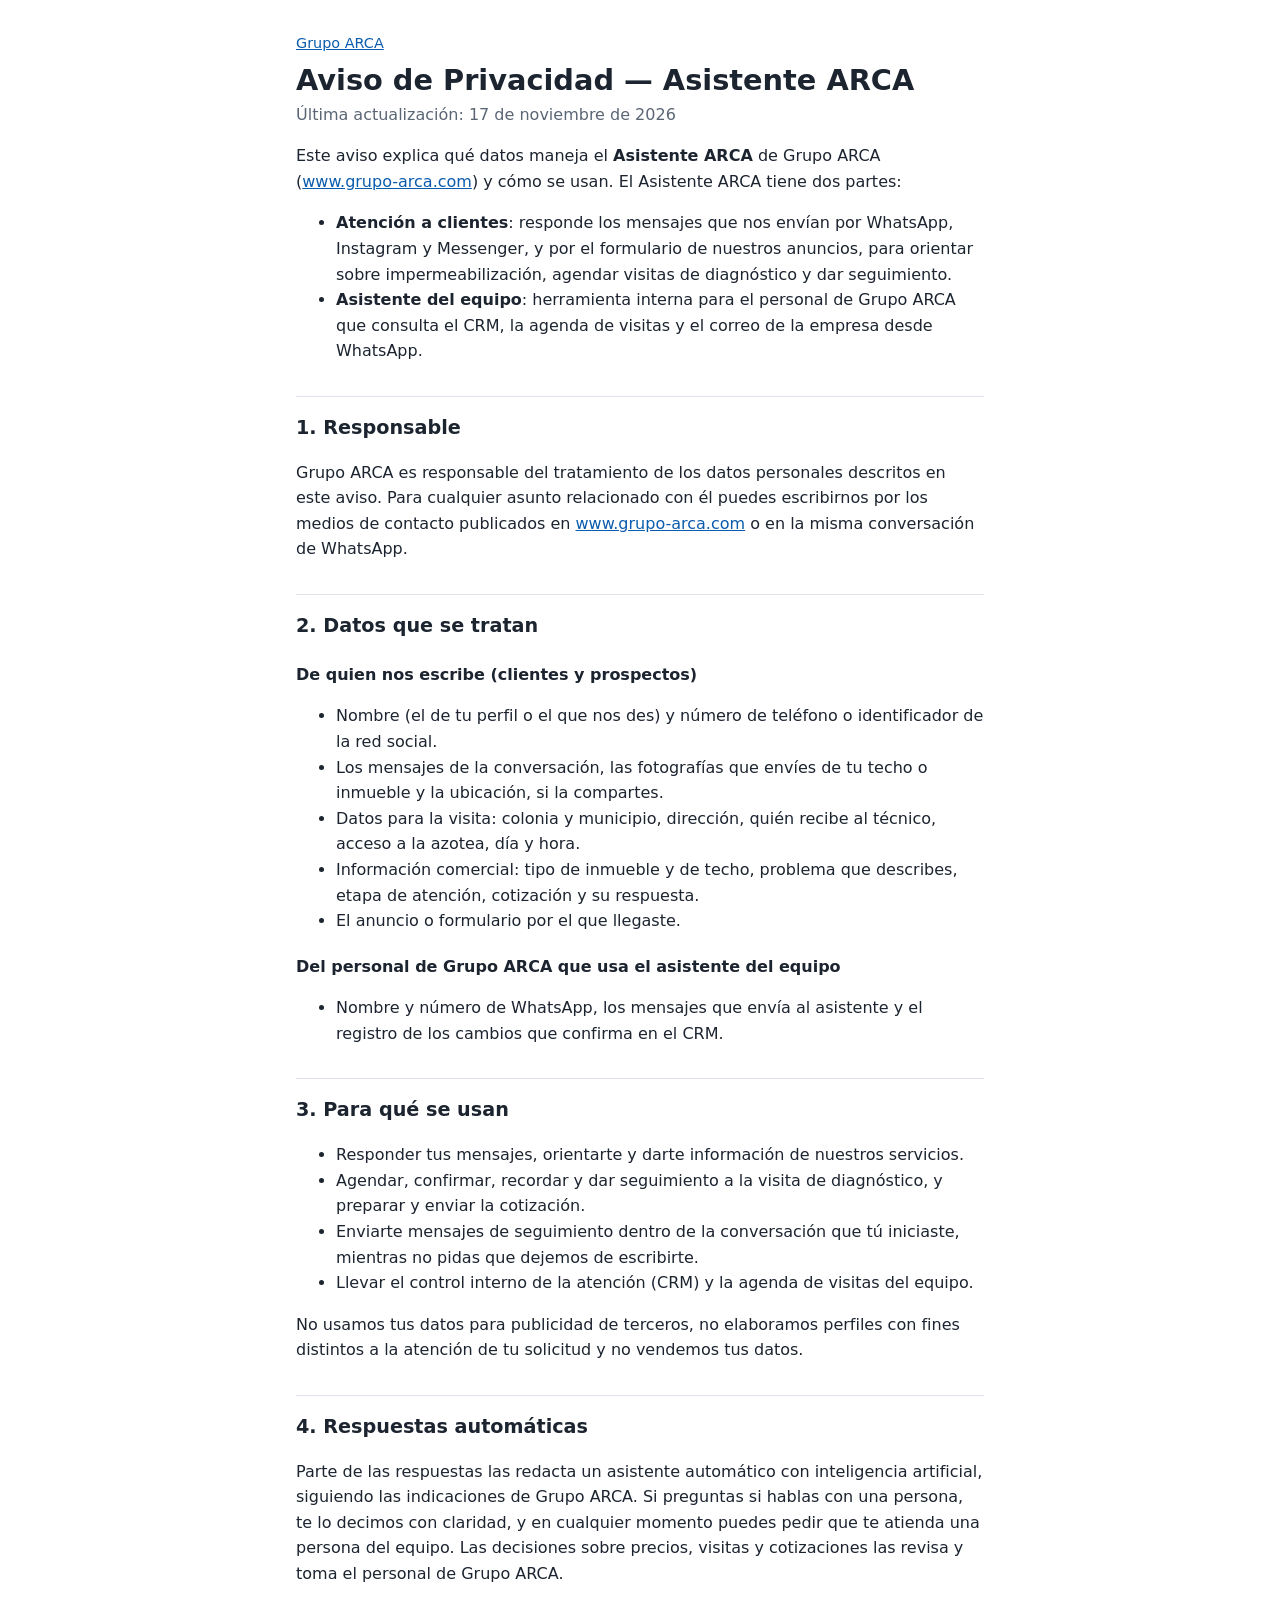
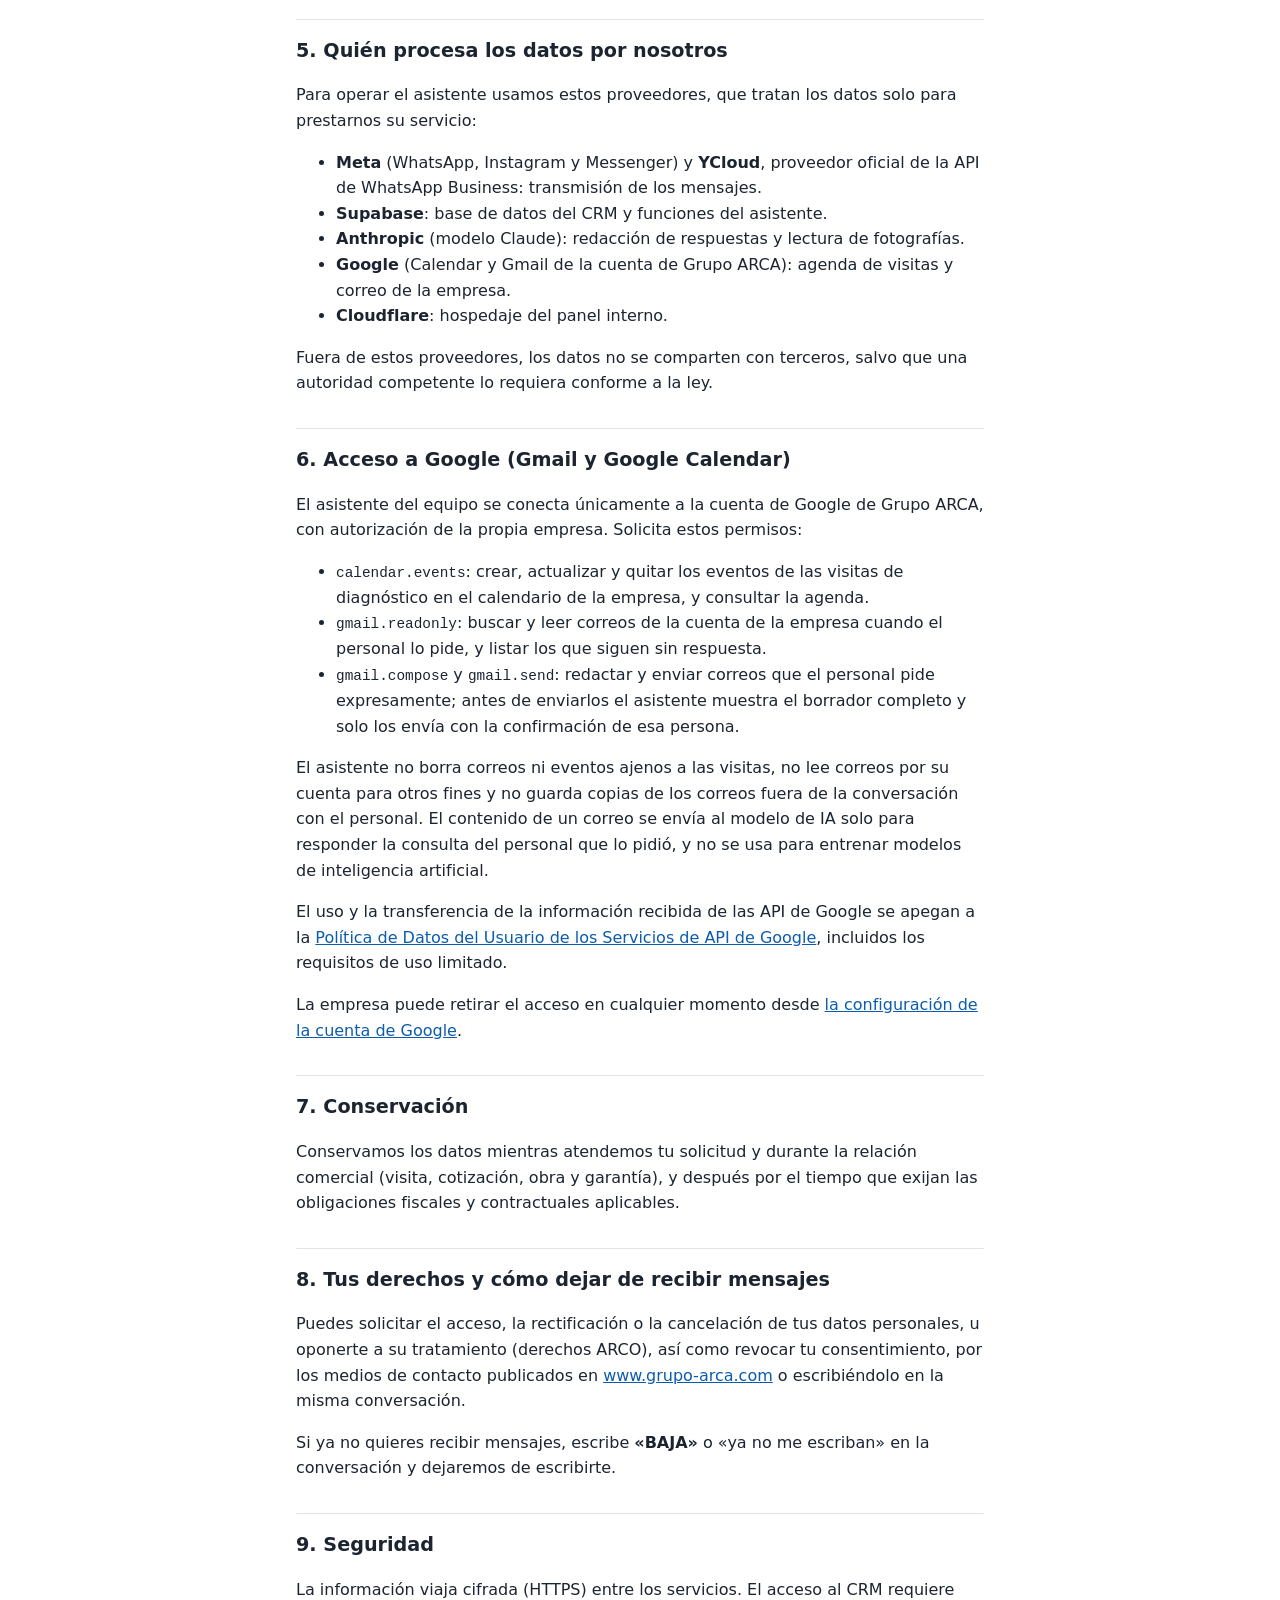
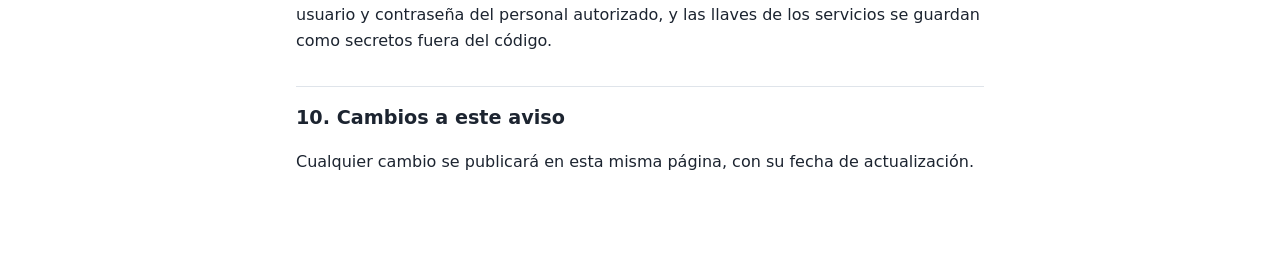
==== asistente.html @ 7c03eb57 "docs(legal): aviso de privacidad del Asistente ARCA (WhatsApp, CRM, Gmail y Google Calendar) Co-Auth" ====
<!doctype html>
<html lang="es-MX">
<head>
<meta charset="utf-8">
<meta name="viewport" content="width=device-width, initial-scale=1">
<title>Aviso de Privacidad — Asistente ARCA</title>
<meta name="description" content="Aviso de privacidad del Asistente ARCA: atención por WhatsApp, Instagram y Messenger, CRM de Grupo ARCA y acceso a Gmail y Google Calendar de la empresa.">
<link rel="stylesheet" href="estilo.css">
</head>
<body>
<main>
<p class="marca"><a href="./">Grupo ARCA</a></p>
<h1>Aviso de Privacidad — Asistente ARCA</h1>
<p class="fecha">Última actualización: 17 de noviembre de 2026</p>

<p>Este aviso explica qué datos maneja el <strong>Asistente ARCA</strong> de Grupo ARCA
(<a href="https://www.grupo-arca.com">www.grupo-arca.com</a>) y cómo se usan. El Asistente ARCA tiene dos partes:</p>
<ul>
  <li><strong>Atención a clientes</strong>: responde los mensajes que nos envían por WhatsApp, Instagram y
  Messenger, y por el formulario de nuestros anuncios, para orientar sobre impermeabilización, agendar visitas de
  diagnóstico y dar seguimiento.</li>
  <li><strong>Asistente del equipo</strong>: herramienta interna para el personal de Grupo ARCA que consulta el CRM,
  la agenda de visitas y el correo de la empresa desde WhatsApp.</li>
</ul>

<h2>1. Responsable</h2>
<p>Grupo ARCA es responsable del tratamiento de los datos personales descritos en este aviso. Para cualquier
asunto relacionado con él puedes escribirnos por los medios de contacto publicados en
<a href="https://www.grupo-arca.com">www.grupo-arca.com</a> o en la misma conversación de WhatsApp.</p>

<h2>2. Datos que se tratan</h2>
<h3>De quien nos escribe (clientes y prospectos)</h3>
<ul>
  <li>Nombre (el de tu perfil o el que nos des) y número de teléfono o identificador de la red social.</li>
  <li>Los mensajes de la conversación, las fotografías que envíes de tu techo o inmueble y la ubicación, si la compartes.</li>
  <li>Datos para la visita: colonia y municipio, dirección, quién recibe al técnico, acceso a la azotea, día y hora.</li>
  <li>Información comercial: tipo de inmueble y de techo, problema que describes, etapa de atención, cotización y su respuesta.</li>
  <li>El anuncio o formulario por el que llegaste.</li>
</ul>
<h3>Del personal de Grupo ARCA que usa el asistente del equipo</h3>
<ul>
  <li>Nombre y número de WhatsApp, los mensajes que envía al asistente y el registro de los cambios que confirma en el CRM.</li>
</ul>

<h2>3. Para qué se usan</h2>
<ul>
  <li>Responder tus mensajes, orientarte y darte información de nuestros servicios.</li>
  <li>Agendar, confirmar, recordar y dar seguimiento a la visita de diagnóstico, y preparar y enviar la cotización.</li>
  <li>Enviarte mensajes de seguimiento dentro de la conversación que tú iniciaste, mientras no pidas que dejemos de escribirte.</li>
  <li>Llevar el control interno de la atención (CRM) y la agenda de visitas del equipo.</li>
</ul>
<p>No usamos tus datos para publicidad de terceros, no elaboramos perfiles con fines distintos a la atención de tu
solicitud y no vendemos tus datos.</p>

<h2>4. Respuestas automáticas</h2>
<p>Parte de las respuestas las redacta un asistente automático con inteligencia artificial, siguiendo las indicaciones
de Grupo ARCA. Si preguntas si hablas con una persona, te lo decimos con claridad, y en cualquier momento puedes pedir
que te atienda una persona del equipo. Las decisiones sobre precios, visitas y cotizaciones las revisa y toma el
personal de Grupo ARCA.</p>

<h2>5. Quién procesa los datos por nosotros</h2>
<p>Para operar el asistente usamos estos proveedores, que tratan los datos solo para prestarnos su servicio:</p>
<ul>
  <li><strong>Meta</strong> (WhatsApp, Instagram y Messenger) y <strong>YCloud</strong>, proveedor oficial de la API de WhatsApp Business: transmisión de los mensajes.</li>
  <li><strong>Supabase</strong>: base de datos del CRM y funciones del asistente.</li>
  <li><strong>Anthropic</strong> (modelo Claude): redacción de respuestas y lectura de fotografías.</li>
  <li><strong>Google</strong> (Calendar y Gmail de la cuenta de Grupo ARCA): agenda de visitas y correo de la empresa.</li>
  <li><strong>Cloudflare</strong>: hospedaje del panel interno.</li>
</ul>
<p>Fuera de estos proveedores, los datos no se comparten con terceros, salvo que una autoridad competente lo requiera
conforme a la ley.</p>

<h2>6. Acceso a Google (Gmail y Google Calendar)</h2>
<p>El asistente del equipo se conecta únicamente a la cuenta de Google de Grupo ARCA, con autorización de la propia
empresa. Solicita estos permisos:</p>
<ul>
  <li><code>calendar.events</code>: crear, actualizar y quitar los eventos de las visitas de diagnóstico en el calendario
  de la empresa, y consultar la agenda.</li>
  <li><code>gmail.readonly</code>: buscar y leer correos de la cuenta de la empresa cuando el personal lo pide, y listar
  los que siguen sin respuesta.</li>
  <li><code>gmail.compose</code> y <code>gmail.send</code>: redactar y enviar correos que el personal pide expresamente;
  antes de enviarlos el asistente muestra el borrador completo y solo los envía con la confirmación de esa persona.</li>
</ul>
<p>El asistente no borra correos ni eventos ajenos a las visitas, no lee correos por su cuenta para otros fines y no
guarda copias de los correos fuera de la conversación con el personal. El contenido de un correo se envía al modelo de
IA solo para responder la consulta del personal que lo pidió, y no se usa para entrenar modelos de inteligencia
artificial.</p>
<p>El uso y la transferencia de la información recibida de las API de Google se apegan a la
<a href="https://developers.google.com/terms/api-services-user-data-policy">Política de Datos del Usuario de los
Servicios de API de Google</a>, incluidos los requisitos de uso limitado.</p>
<p>La empresa puede retirar el acceso en cualquier momento desde
<a href="https://myaccount.google.com/permissions">la configuración de la cuenta de Google</a>.</p>

<h2>7. Conservación</h2>
<p>Conservamos los datos mientras atendemos tu solicitud y durante la relación comercial (visita, cotización, obra y
garantía), y después por el tiempo que exijan las obligaciones fiscales y contractuales aplicables.</p>

<h2>8. Tus derechos y cómo dejar de recibir mensajes</h2>
<p>Puedes solicitar el acceso, la rectificación o la cancelación de tus datos personales, u oponerte a su tratamiento
(derechos ARCO), así como revocar tu consentimiento, por los medios de contacto publicados en
<a href="https://www.grupo-arca.com">www.grupo-arca.com</a> o escribiéndolo en la misma conversación.</p>
<p>Si ya no quieres recibir mensajes, escribe <strong>«BAJA»</strong> o «ya no me escriban» en la conversación y dejaremos
de escribirte.</p>

<h2>9. Seguridad</h2>
<p>La información viaja cifrada (HTTPS) entre los servicios. El acceso al CRM requiere usuario y contraseña del personal
autorizado, y las llaves de los servicios se guardan como secretos fuera del código.</p>

<h2>10. Cambios a este aviso</h2>
<p>Cualquier cambio se publicará en esta misma página, con su fecha de actualización.</p>
</main>
</body>
</html>
---- estilo.css ----
:root { --fondo: #ffffff; --texto: #1c2430; --suave: #5b6675; --linea: #dfe4ea; --enlace: #0b5cad; }
@media (prefers-color-scheme: dark) {
  :root { --fondo: #12161c; --texto: #e6eaf0; --suave: #9aa5b4; --linea: #2a323d; --enlace: #7db7f5; }
}
* { box-sizing: border-box; }
body { margin: 0; background: var(--fondo); color: var(--texto);
  font: 16px/1.6 system-ui, -apple-system, "Segoe UI", Roboto, sans-serif; }
main { max-width: 720px; margin: 0 auto; padding: 32px 16px 64px; }
h1 { font-size: 1.8rem; line-height: 1.2; margin: 8px 0 4px; }
h2 { font-size: 1.2rem; margin: 32px 0 8px; padding-top: 16px; border-top: 1px solid var(--linea); }
h3 { font-size: 1rem; margin: 20px 0 4px; }
a { color: var(--enlace); }
.marca { margin: 0; font-size: .9rem; }
.fecha { color: var(--suave); margin-top: 0; }
code { font-size: .9em; }
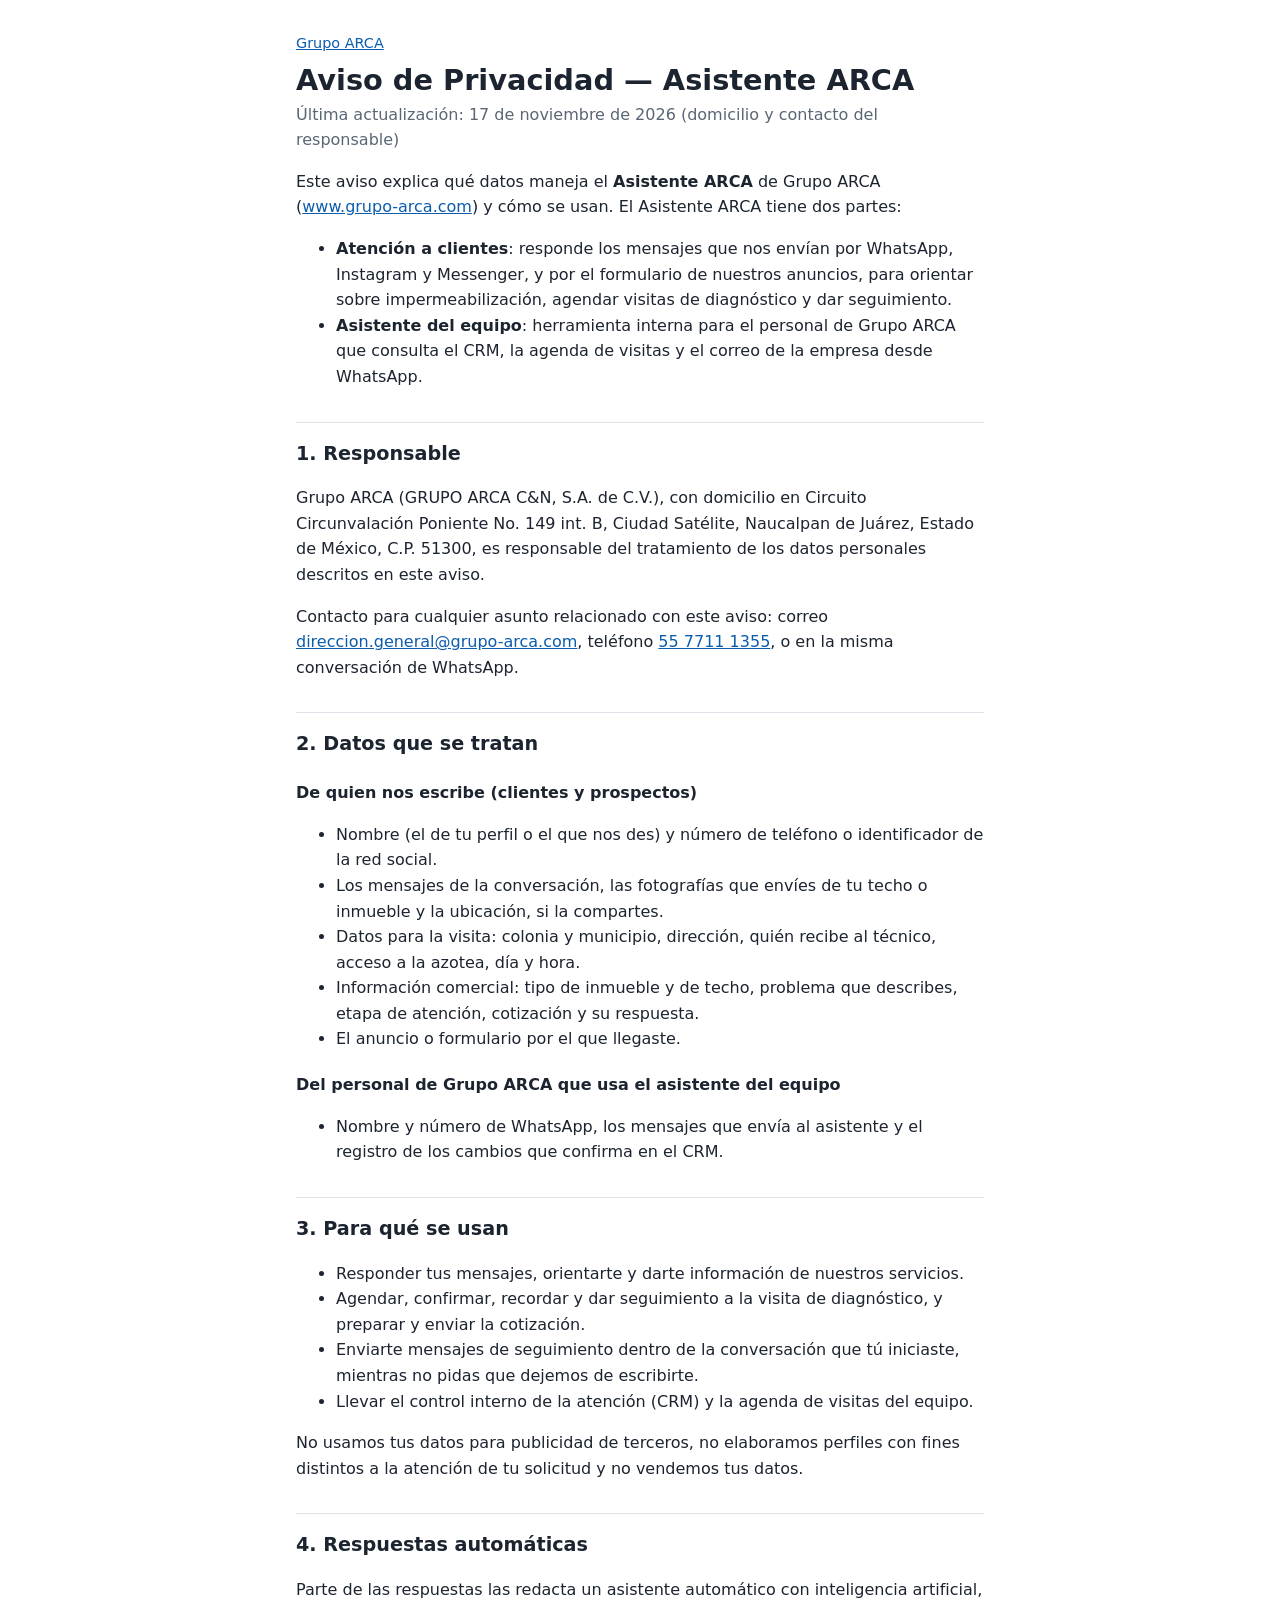
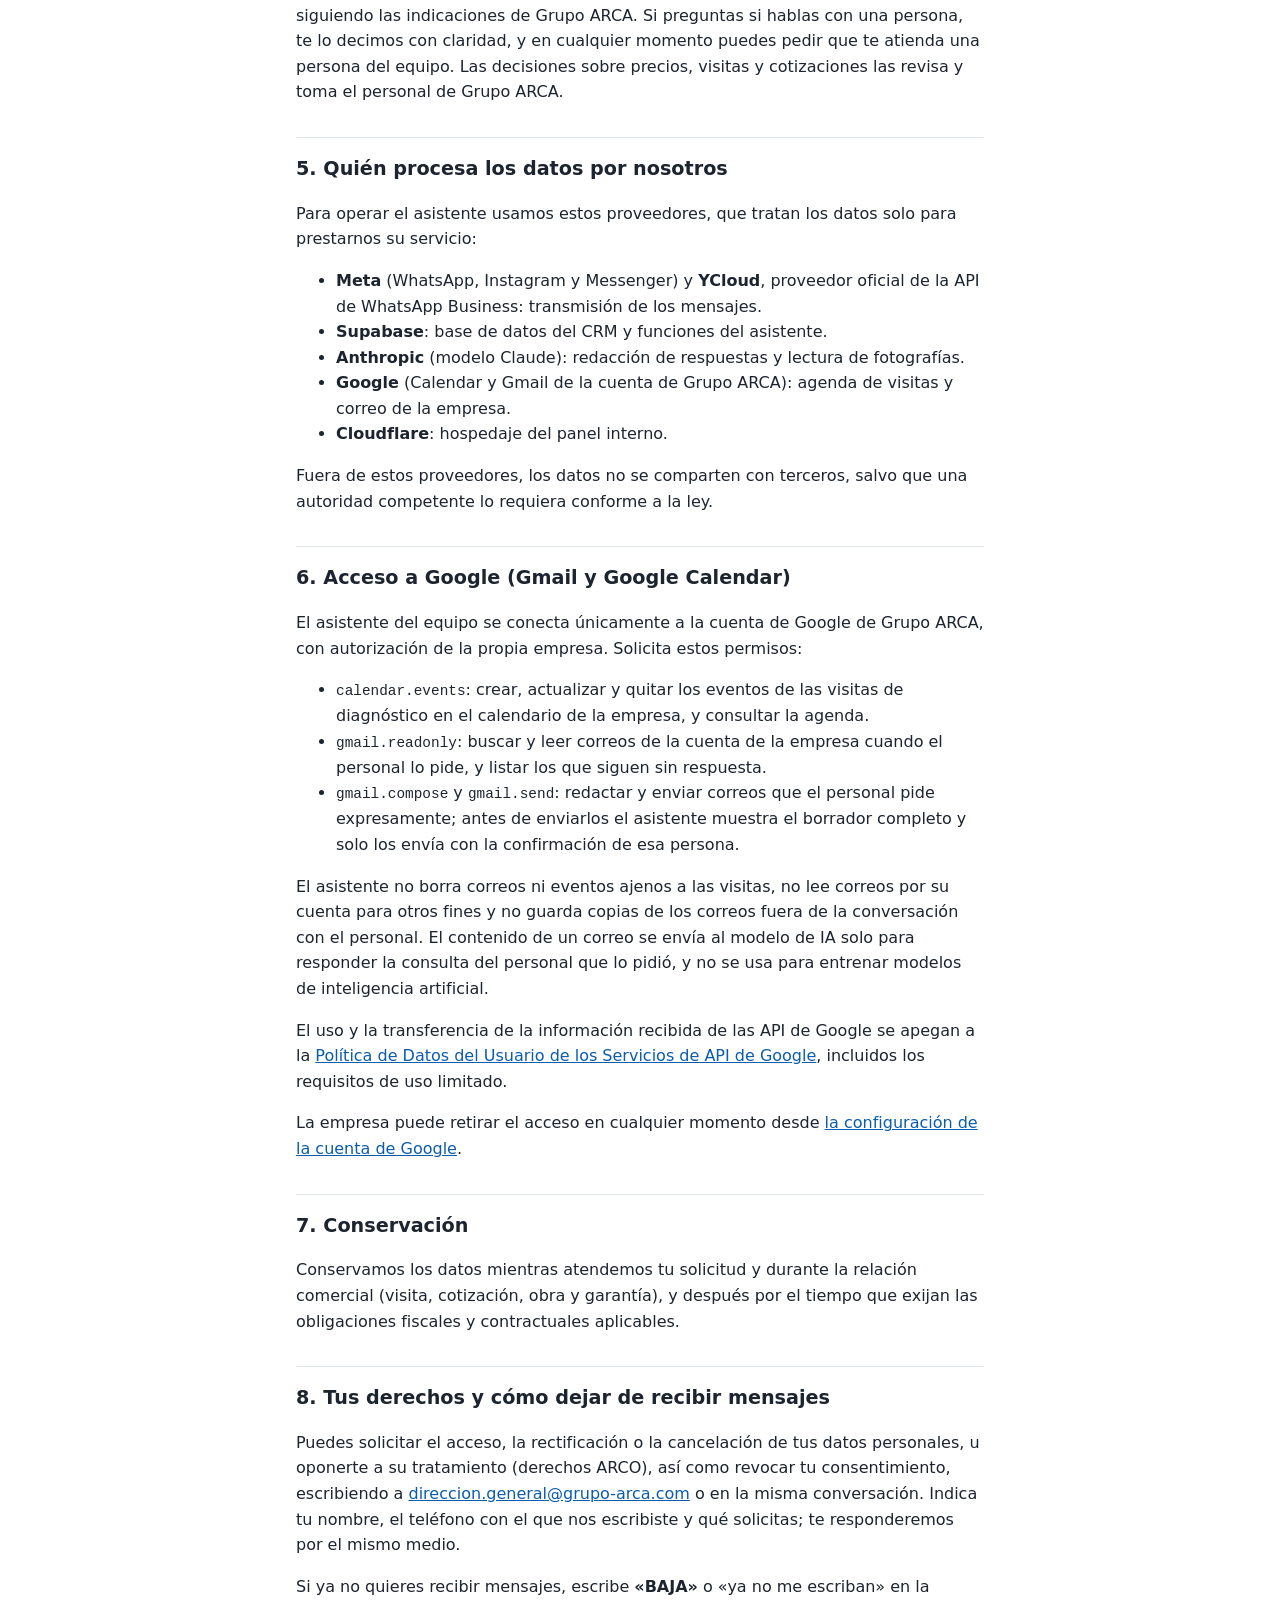
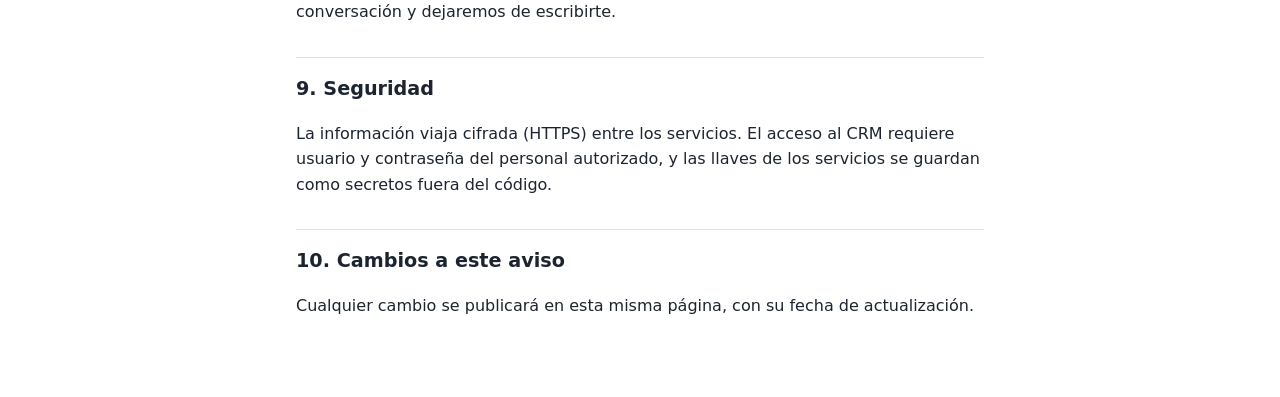
==== commit 8391c187: "docs(legal): domicilio y contacto del responsable en el aviso del Asistente ARCA Co-Authored-By: Cla" ====
--- a/asistente.html
+++ b/asistente.html
@@ -11,7 +11,7 @@
 <main>
 <p class="marca"><a href="./">Grupo ARCA</a></p>
 <h1>Aviso de Privacidad — Asistente ARCA</h1>
-<p class="fecha">Última actualización: 17 de noviembre de 2026</p>
+<p class="fecha">Última actualización: 17 de noviembre de 2026 (domicilio y contacto del responsable)</p>
 
 <p>Este aviso explica qué datos maneja el <strong>Asistente ARCA</strong> de Grupo ARCA
 (<a href="https://www.grupo-arca.com">www.grupo-arca.com</a>) y cómo se usan. El Asistente ARCA tiene dos partes:</p>
@@ -24,9 +24,12 @@
 </ul>
 
 <h2>1. Responsable</h2>
-<p>Grupo ARCA es responsable del tratamiento de los datos personales descritos en este aviso. Para cualquier
-asunto relacionado con él puedes escribirnos por los medios de contacto publicados en
-<a href="https://www.grupo-arca.com">www.grupo-arca.com</a> o en la misma conversación de WhatsApp.</p>
+<p>Grupo ARCA (GRUPO ARCA C&amp;N, S.A. de C.V.), con domicilio en Circuito Circunvalación Poniente No. 149
+int. B, Ciudad Satélite, Naucalpan de Juárez, Estado de México, C.P. 51300, es responsable del tratamiento de los
+datos personales descritos en este aviso.</p>
+<p>Contacto para cualquier asunto relacionado con este aviso: correo
+<a href="mailto:direccion.general@grupo-arca.com">direccion.general@grupo-arca.com</a>, teléfono
+<a href="tel:+525577111355">55 7711 1355</a>, o en la misma conversación de WhatsApp.</p>
 
 <h2>2. Datos que se tratan</h2>
 <h3>De quien nos escribe (clientes y prospectos)</h3>
@@ -97,8 +100,9 @@
 
 <h2>8. Tus derechos y cómo dejar de recibir mensajes</h2>
 <p>Puedes solicitar el acceso, la rectificación o la cancelación de tus datos personales, u oponerte a su tratamiento
-(derechos ARCO), así como revocar tu consentimiento, por los medios de contacto publicados en
-<a href="https://www.grupo-arca.com">www.grupo-arca.com</a> o escribiéndolo en la misma conversación.</p>
+(derechos ARCO), así como revocar tu consentimiento, escribiendo a
+<a href="mailto:direccion.general@grupo-arca.com">direccion.general@grupo-arca.com</a> o en la misma conversación.
+Indica tu nombre, el teléfono con el que nos escribiste y qué solicitas; te responderemos por el mismo medio.</p>
 <p>Si ya no quieres recibir mensajes, escribe <strong>«BAJA»</strong> o «ya no me escriban» en la conversación y dejaremos
 de escribirte.</p>
 
